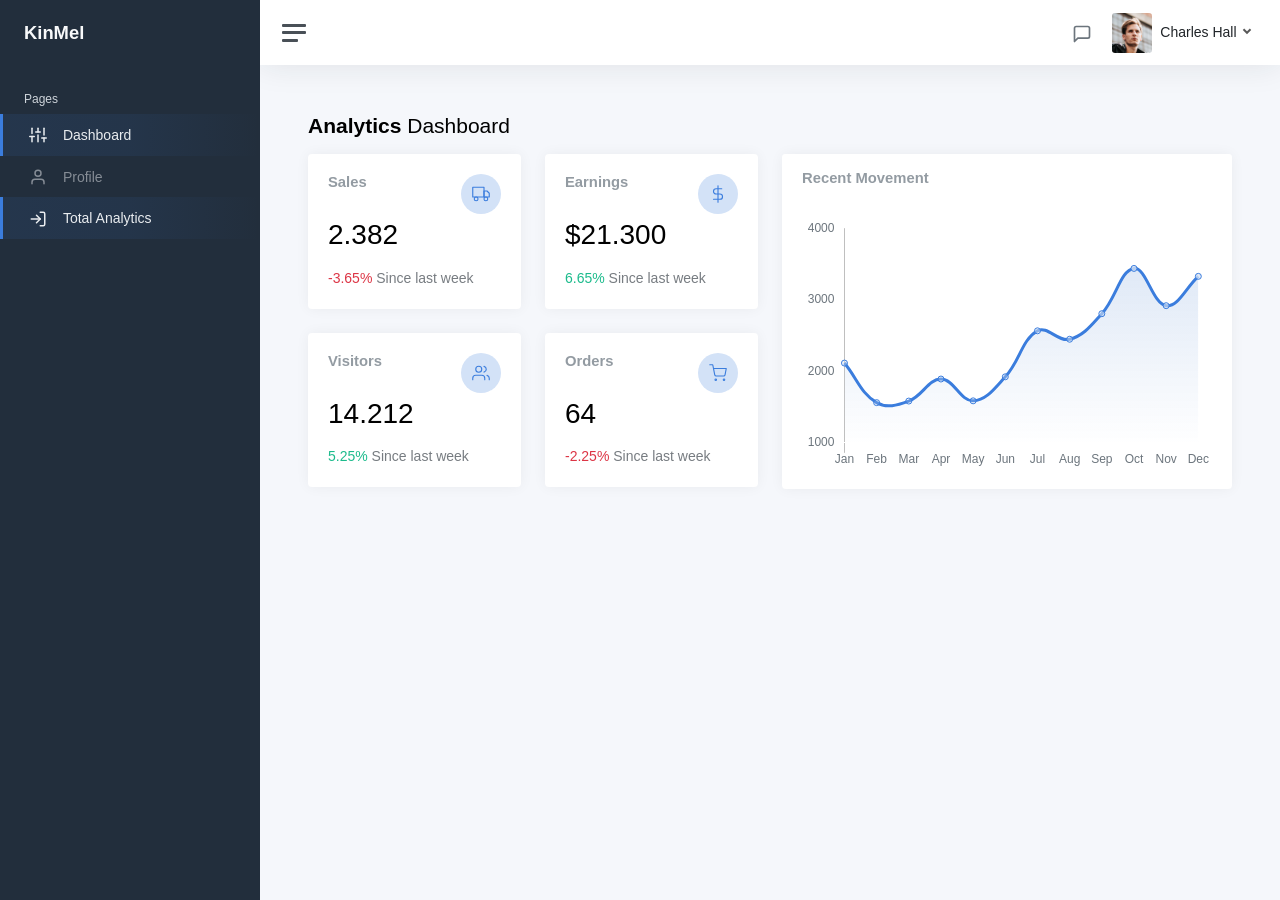
==== Admin.Frontend/index.html @ 6945a54b "admin dashboard signin page" ====
<!DOCTYPE html>
<html lang="en">

<head>
	<meta charset="utf-8">
	<meta http-equiv="X-UA-Compatible" content="IE=edge">
	<meta name="viewport" content="width=device-width, initial-scale=1, shrink-to-fit=no">

	<link rel="preconnect" href="https://fonts.gstatic.com">
	<link rel="shortcut icon" href="img/icons/KinMel.png" />
	<title>KinMel</title>

	<link href="css/app.css" rel="stylesheet">
</head>

<body>
	<div class="wrapper">
		<nav id="sidebar" class="sidebar js-sidebar">
			<div class="sidebar-content js-simplebar">
				<a class="sidebar-brand" href="index.html">
          <span class="align-middle">KinMel</span>
        </a>

				<ul class="sidebar-nav">
					<li class="sidebar-header">
						Pages
					</li>

					<li class="sidebar-item active">
						<a class="sidebar-link" href="index.html">
              <i class="align-middle" data-feather="sliders"></i> <span class="align-middle">Dashboard</span>
            </a>
					</li>

					<li class="sidebar-item">
						<a class="sidebar-link" href="pages-profile.html">
              <i class="align-middle" data-feather="user"></i> <span class="align-middle">Profile</span>
            </a>
					</li>

					<li class="sidebar-item active">
						<a class="sidebar-link" href="total-analytics.html">
              <i class="align-middle" data-feather="log-in"></i> <span class="align-middle">Total Analytics</span>
            </a>
					</li>

				</ul>
			</div>
		</nav>

		<div class="main">
			<nav class="navbar navbar-expand navbar-light navbar-bg">
				<a class="sidebar-toggle js-sidebar-toggle">
          <i class="hamburger align-self-center"></i>
        </a>

				<div class="navbar-collapse collapse">
					<ul class="navbar-nav navbar-align">
						<li class="nav-item dropdown">
							
							<div class="dropdown-menu dropdown-menu-lg dropdown-menu-end py-0" aria-labelledby="alertsDropdown">
								<div class="list-group">
									<a href="#" class="list-group-item">
										<div class="row g-0 align-items-center">
											<div class="col-2">
												<i class="text-danger" data-feather="alert-circle"></i>
											</div>
											<div class="col-10">
												<div class="text-dark">Update completed</div>
												<div class="text-muted small mt-1">Restart server 12 to complete the update.</div>
												<div class="text-muted small mt-1">30m ago</div>
											</div>
										</div>
									</a>
									<a href="#" class="list-group-item">
										<div class="row g-0 align-items-center">
											<div class="col-2">
												<i class="text-warning" data-feather="bell"></i>
											</div>
											<div class="col-10">
												<div class="text-dark">Lorem ipsum</div>
												<div class="text-muted small mt-1">Aliquam ex eros, imperdiet vulputate hendrerit et.</div>
												<div class="text-muted small mt-1">2h ago</div>
											</div>
										</div>
									</a>
									<a href="#" class="list-group-item">
										<div class="row g-0 align-items-center">
											<div class="col-2">
												<i class="text-primary" data-feather="home"></i>
											</div>
											<div class="col-10">
												<div class="text-dark">Login from 192.186.1.8</div>
												<div class="text-muted small mt-1">5h ago</div>
											</div>
										</div>
									</a>
									<a href="#" class="list-group-item">
										<div class="row g-0 align-items-center">
											<div class="col-2">
												<i class="text-success" data-feather="user-plus"></i>
											</div>
											<div class="col-10">
												<div class="text-dark">New connection</div>
												<div class="text-muted small mt-1">Christina accepted your request.</div>
												<div class="text-muted small mt-1">14h ago</div>
											</div>
										</div>
									</a>
								</div>
								<div class="dropdown-menu-footer">
									<a href="#" class="text-muted">Show all notifications</a>
								</div>
							</div>
						</li>
						<li class="nav-item dropdown">
							<a class="nav-icon dropdown-toggle" href="#" id="messagesDropdown" data-bs-toggle="dropdown">
								<div class="position-relative">
									<i class="align-middle" data-feather="message-square"></i>
								</div>
							</a>
							<div class="dropdown-menu dropdown-menu-lg dropdown-menu-end py-0" aria-labelledby="messagesDropdown">
								<div class="dropdown-menu-header">
									<div class="position-relative">
										4 New Messages
									</div>
								</div>
								<div class="list-group">
									<a href="#" class="list-group-item">
										<div class="row g-0 align-items-center">
											<div class="col-2">
												<img src="img/avatars/avatar-5.jpg" class="avatar img-fluid rounded-circle" alt="Vanessa Tucker">
											</div>
											<div class="col-10 ps-2">
												<div class="text-dark">Vanessa Tucker</div>
												<div class="text-muted small mt-1">Nam pretium turpis et arcu. Duis arcu tortor.</div>
												<div class="text-muted small mt-1">15m ago</div>
											</div>
										</div>
									</a>
									<a href="#" class="list-group-item">
										<div class="row g-0 align-items-center">
											<div class="col-2">
												<img src="img/avatars/avatar-2.jpg" class="avatar img-fluid rounded-circle" alt="William Harris">
											</div>
											<div class="col-10 ps-2">
												<div class="text-dark">William Harris</div>
												<div class="text-muted small mt-1">Curabitur ligula sapien euismod vitae.</div>
												<div class="text-muted small mt-1">2h ago</div>
											</div>
										</div>
									</a>
									<a href="#" class="list-group-item">
										<div class="row g-0 align-items-center">
											<div class="col-2">
												<img src="img/avatars/avatar-4.jpg" class="avatar img-fluid rounded-circle" alt="Christina Mason">
											</div>
											<div class="col-10 ps-2">
												<div class="text-dark">Christina Mason</div>
												<div class="text-muted small mt-1">Pellentesque auctor neque nec urna.</div>
												<div class="text-muted small mt-1">4h ago</div>
											</div>
										</div>
									</a>
									<a href="#" class="list-group-item">
										<div class="row g-0 align-items-center">
											<div class="col-2">
												<img src="img/avatars/avatar-3.jpg" class="avatar img-fluid rounded-circle" alt="Sharon Lessman">
											</div>
											<div class="col-10 ps-2">
												<div class="text-dark">Sharon Lessman</div>
												<div class="text-muted small mt-1">Aenean tellus metus, bibendum sed, posuere ac, mattis non.</div>
												<div class="text-muted small mt-1">5h ago</div>
											</div>
										</div>
									</a>
								</div>
								<div class="dropdown-menu-footer">
									<a href="#" class="text-muted">Show all messages</a>
								</div>
							</div>
						</li>
						<li class="nav-item dropdown">
							<a class="nav-icon dropdown-toggle d-inline-block d-sm-none" href="#" data-bs-toggle="dropdown">
                <i class="align-middle" data-feather="settings"></i>
              </a>

							<a class="nav-link dropdown-toggle d-none d-sm-inline-block" href="#" data-bs-toggle="dropdown">
                <img src="img/avatars/avatar.jpg" class="avatar img-fluid rounded me-1" alt="Charles Hall" /> <span class="text-dark">Charles Hall</span>
              </a>
							<div class="dropdown-menu dropdown-menu-end">
								<a class="dropdown-item" href="pages-profile.html"><i class="align-middle me-1" data-feather="user"></i> Profile</a>
								<a class="dropdown-item" href="#"><i class="align-middle me-1" data-feather="pie-chart"></i> Analytics</a>
								<div class="dropdown-divider"></div>
								<a class="dropdown-item" href="index.html"><i class="align-middle me-1" data-feather="settings"></i> Settings & Privacy</a>
								<a class="dropdown-item" href="#"><i class="align-middle me-1" data-feather="help-circle"></i> Help Center</a>
								<div class="dropdown-divider"></div>
								<a class="dropdown-item" href="#">Log out</a>
							</div>
						</li>
					</ul>
				</div>
			</nav>

			<main class="content">
				<div class="container-fluid p-0">

					<h1 class="h3 mb-3"><strong>Analytics</strong> Dashboard</h1>

					<div class="row">
						<div class="col-xl-6 col-xxl-5 d-flex">
							<div class="w-100">
								<div class="row">
									<div class="col-sm-6">
										<div class="card">
											<div class="card-body">
												<div class="row">
													<div class="col mt-0">
														<h5 class="card-title">Sales</h5>
													</div>

													<div class="col-auto">
														<div class="stat text-primary">
															<i class="align-middle" data-feather="truck"></i>
														</div>
													</div>
												</div>
												<h1 class="mt-1 mb-3">2.382</h1>
												<div class="mb-0">
													<span class="text-danger"> <i class="mdi mdi-arrow-bottom-right"></i> -3.65% </span>
													<span class="text-muted">Since last week</span>
												</div>
											</div>
										</div>
										<div class="card">
											<div class="card-body">
												<div class="row">
													<div class="col mt-0">
														<h5 class="card-title">Visitors</h5>
													</div>

													<div class="col-auto">
														<div class="stat text-primary">
															<i class="align-middle" data-feather="users"></i>
														</div>
													</div>
												</div>
												<h1 class="mt-1 mb-3">14.212</h1>
												<div class="mb-0">
													<span class="text-success"> <i class="mdi mdi-arrow-bottom-right"></i> 5.25% </span>
													<span class="text-muted">Since last week</span>
												</div>
											</div>
										</div>
									</div>
									<div class="col-sm-6">
										<div class="card">
											<div class="card-body">
												<div class="row">
													<div class="col mt-0">
														<h5 class="card-title">Earnings</h5>
													</div>

													<div class="col-auto">
														<div class="stat text-primary">
															<i class="align-middle" data-feather="dollar-sign"></i>
														</div>
													</div>
												</div>
												<h1 class="mt-1 mb-3">$21.300</h1>
												<div class="mb-0">
													<span class="text-success"> <i class="mdi mdi-arrow-bottom-right"></i> 6.65% </span>
													<span class="text-muted">Since last week</span>
												</div>
											</div>
										</div>
										<div class="card">
											<div class="card-body">
												<div class="row">
													<div class="col mt-0">
														<h5 class="card-title">Orders</h5>
													</div>

													<div class="col-auto">
														<div class="stat text-primary">
															<i class="align-middle" data-feather="shopping-cart"></i>
														</div>
													</div>
												</div>
												<h1 class="mt-1 mb-3">64</h1>
												<div class="mb-0">
													<span class="text-danger"> <i class="mdi mdi-arrow-bottom-right"></i> -2.25% </span>
													<span class="text-muted">Since last week</span>
												</div>
											</div>
										</div>
									</div>
								</div>
							</div>
						</div>

						<div class="col-xl-6 col-xxl-7">
							<div class="card flex-fill w-100">
								<div class="card-header">

									<h5 class="card-title mb-0">Recent Movement</h5>
								</div>
								<div class="card-body py-3">
									<div class="chart chart-sm">
										<canvas id="chartjs-dashboard-line"></canvas>
									</div>
								</div>
							</div>
						</div>
					</div>

				</div>
			</main>
		</div>
	</div>

	<script src="js/app.js"></script>

	<script>
		document.addEventListener("DOMContentLoaded", function() {
			var ctx = document.getElementById("chartjs-dashboard-line").getContext("2d");
			var gradient = ctx.createLinearGradient(0, 0, 0, 225);
			gradient.addColorStop(0, "rgba(215, 227, 244, 1)");
			gradient.addColorStop(1, "rgba(215, 227, 244, 0)");
			// Line chart
			new Chart(document.getElementById("chartjs-dashboard-line"), {
				type: "line",
				data: {
					labels: ["Jan", "Feb", "Mar", "Apr", "May", "Jun", "Jul", "Aug", "Sep", "Oct", "Nov", "Dec"],
					datasets: [{
						label: "Sales ($)",
						fill: true,
						backgroundColor: gradient,
						borderColor: window.theme.primary,
						data: [
							2115,
							1562,
							1584,
							1892,
							1587,
							1923,
							2566,
							2448,
							2805,
							3438,
							2917,
							3327
						]
					}]
				},
				options: {
					maintainAspectRatio: false,
					legend: {
						display: false
					},
					tooltips: {
						intersect: false
					},
					hover: {
						intersect: true
					},
					plugins: {
						filler: {
							propagate: false
						}
					},
					scales: {
						xAxes: [{
							reverse: true,
							gridLines: {
								color: "rgba(0,0,0,0.0)"
							}
						}],
						yAxes: [{
							ticks: {
								stepSize: 1000
							},
							display: true,
							borderDash: [3, 3],
							gridLines: {
								color: "rgba(0,0,0,0.0)"
							}
						}]
					}
				}
			});
		});
	</script>
	<script>
		document.addEventListener("DOMContentLoaded", function() {
			// Pie chart
			new Chart(document.getElementById("chartjs-dashboard-pie"), {
				type: "pie",
				data: {
					labels: ["Chrome", "Firefox", "IE"],
					datasets: [{
						data: [4306, 3801, 1689],
						backgroundColor: [
							window.theme.primary,
							window.theme.warning,
							window.theme.danger
						],
						borderWidth: 5
					}]
				},
				options: {
					responsive: !window.MSInputMethodContext,
					maintainAspectRatio: false,
					legend: {
						display: false
					},
					cutoutPercentage: 75
				}
			});
		});
	</script>
	<script>
		document.addEventListener("DOMContentLoaded", function() {
			// Bar chart
			new Chart(document.getElementById("chartjs-dashboard-bar"), {
				type: "bar",
				data: {
					labels: ["Jan", "Feb", "Mar", "Apr", "May", "Jun", "Jul", "Aug", "Sep", "Oct", "Nov", "Dec"],
					datasets: [{
						label: "This year",
						backgroundColor: window.theme.primary,
						borderColor: window.theme.primary,
						hoverBackgroundColor: window.theme.primary,
						hoverBorderColor: window.theme.primary,
						data: [54, 67, 41, 55, 62, 45, 55, 73, 60, 76, 48, 79],
						barPercentage: .75,
						categoryPercentage: .5
					}]
				},
				options: {
					maintainAspectRatio: false,
					legend: {
						display: false
					},
					scales: {
						yAxes: [{
							gridLines: {
								display: false
							},
							stacked: false,
							ticks: {
								stepSize: 20
							}
						}],
						xAxes: [{
							stacked: false,
							gridLines: {
								color: "transparent"
							}
						}]
					}
				}
			});
		});
	</script>
	<script>
		document.addEventListener("DOMContentLoaded", function() {
			var markers = [{
					coords: [31.230391, 121.473701],
					name: "Shanghai"
				},
				{
					coords: [28.704060, 77.102493],
					name: "Delhi"
				},
				{
					coords: [6.524379, 3.379206],
					name: "Lagos"
				},
				{
					coords: [35.689487, 139.691711],
					name: "Tokyo"
				},
				{
					coords: [23.129110, 113.264381],
					name: "Guangzhou"
				},
				{
					coords: [40.7127837, -74.0059413],
					name: "New York"
				},
				{
					coords: [34.052235, -118.243683],
					name: "Los Angeles"
				},
				{
					coords: [41.878113, -87.629799],
					name: "Chicago"
				},
				{
					coords: [51.507351, -0.127758],
					name: "London"
				},
				{
					coords: [40.416775, -3.703790],
					name: "Madrid "
				}
			];
			var map = new jsVectorMap({
				map: "world",
				selector: "#world_map",
				zoomButtons: true,
				markers: markers,
				markerStyle: {
					initial: {
						r: 9,
						strokeWidth: 7,
						stokeOpacity: .4,
						fill: window.theme.primary
					},
					hover: {
						fill: window.theme.primary,
						stroke: window.theme.primary
					}
				},
				zoomOnScroll: false
			});
			window.addEventListener("resize", () => {
				map.updateSize();
			});
		});
	</script>
	<script>
		document.addEventListener("DOMContentLoaded", function() {
			var date = new Date(Date.now() - 5 * 24 * 60 * 60 * 1000);
			var defaultDate = date.getUTCFullYear() + "-" + (date.getUTCMonth() + 1) + "-" + date.getUTCDate();
			document.getElementById("datetimepicker-dashboard").flatpickr({
				inline: true,
				prevArrow: "<span title=\"Previous month\">&laquo;</span>",
				nextArrow: "<span title=\"Next month\">&raquo;</span>",
				defaultDate: defaultDate
			});
		});
	</script>

</body>

</html>
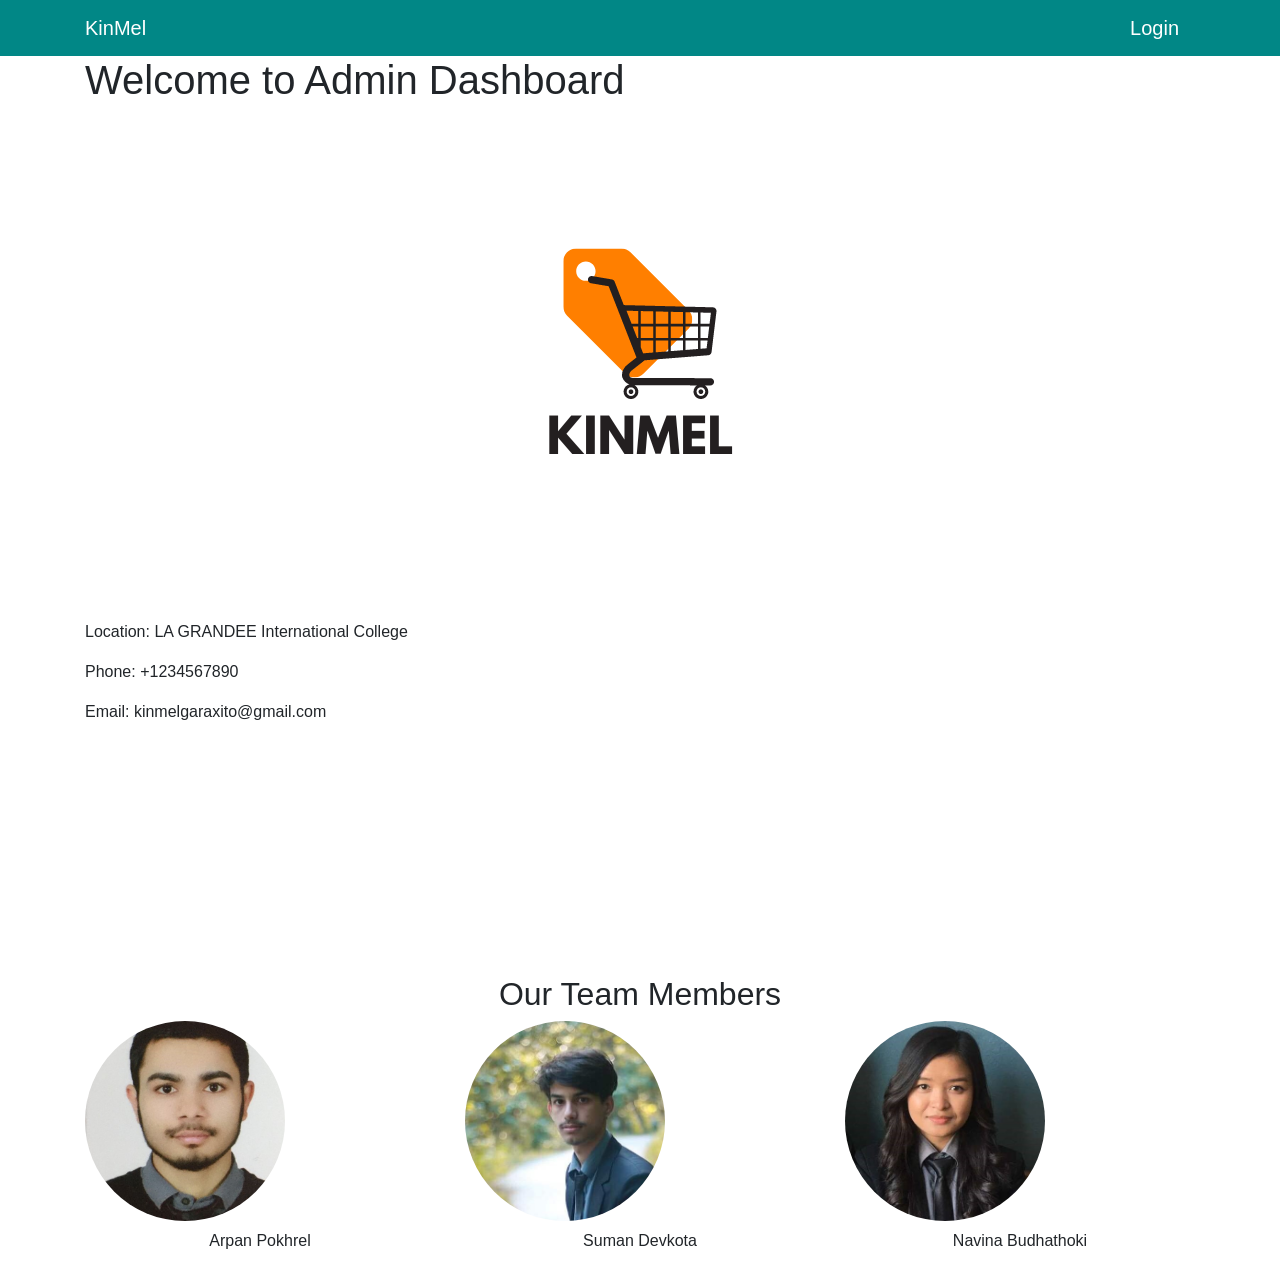
==== commit 13084154: "added index page for admin website" ====
--- a/Admin.Frontend/index.html
+++ b/Admin.Frontend/index.html
@@ -1,548 +1,91 @@
 <!DOCTYPE html>
 <html lang="en">
+<head>
+    <meta charset="UTF-8">
+    <meta name="viewport" content="width=device-width, initial-scale=1.0">
+    <title>Admin Website</title>
+    <link rel="stylesheet" href="https://stackpath.bootstrapcdn.com/bootstrap/4.5.2/css/bootstrap.min.css">
+    <link rel="stylesheet" href="styles.css">
+</head>
+<body>
+    
+    <header class="header custom-header">
+        <nav class="navbar navbar-expand-lg">
+            <div class="container">
+                <a class="navbar-brand  navbar-light" href="#">KinMel</a>
+                <button class="navbar-toggler" type="button" data-toggle="collapse" data-target="#navbarNav" aria-controls="navbarNav" aria-expanded="false" aria-label="Toggle navigation">
+                    <span class="navbar-toggler-icon"></span>
+                </button>
+                <div class="collapse navbar-collapse justify-content-end" id="navbarNav">
+                    <ul class="navbar-nav">
+                        <li class="nav-item">
+                            <a class="navbar-brand  navbar-light" href="signin.html">Login</a>
+                        </li>
+                    </ul>
+                </div>
+            </div>
+        </nav>
+    </header>
+    
+    
 
-<head>
-	<meta charset="utf-8">
-	<meta http-equiv="X-UA-Compatible" content="IE=edge">
-	<meta name="viewport" content="width=device-width, initial-scale=1, shrink-to-fit=no">
+    <div class="content">
+        <div class="container">
+            <h1>Welcome to Admin Dashboard</h1>
+            <img src="img/icons/KinMel.png" alt="KinMel" class="img-fluid mt-3" style="display: block; margin: 0 auto;">
+        </div>
+    </div>
 
-	<link rel="preconnect" href="https://fonts.gstatic.com">
-	<link rel="shortcut icon" href="img/icons/KinMel.png" />
-	<title>KinMel</title>
+    <footer class="footer">
+        <div class="container">
+            <div class="row">
+                <div class="col-md-6">
+                    <p>Location: LA GRANDEE International College</p>
+                    <p>Phone: +1234567890</p>
+                    <p>Email: kinmelgaraxito@gmail.com</p>
+                </div>
+                <div class="col-md-6">
+                    <iframe src="https://www.google.com/maps/embed?pb=!1m18!1m12!1m3!1d3516.023058900712!2d83.97371577518801!3d28.206612003295195!2m3!1f0!2f0!3f0!3m2!1i1024!2i768!4f13.1!3m3!1m2!1s0x399595aa38889db1%3A0xf35a851e0c6a4f34!2sLA%20GRANDEE%20International%20College!5e0!3m2!1sen!2snp!4v1716457419381!5m2!1sen!2snp" width="100%" height="300" style="border:0;" allowfullscreen="" loading="lazy" referrerpolicy="no-referrer-when-downgrade"></iframe>
+                </div>                
+            </div>
+        </div>
+    
+        <style>
+            .team-member-img {
+                width: 200px;
+                height: 200px;
+                object-fit: cover;
+                border-radius: 50%;
+            }
+        </style>
+        
+        <div class="container mt-5 mx-auto">
+            <h2 class="text-center">Our Team Members</h2>
+            <div class="row justify-content-center">
+                <div class="col-md-4">
+                    <img src="img/photos/arpan.jpg" alt="Team Member 1" class="team-member-img">
+                    <p class="mt-2 text-center">Arpan Pokhrel</p>
+                </div>
+                <div class="col-md-4">
+                    <img src="img/photos/suman.jpeg" alt="Team Member 2" class="team-member-img">
+                    <p class="mt-2 text-center">Suman Devkota</p>
+                </div>
+                <div class="col-md-4">
+                    <img src="img/photos/navinaa.jpeg" alt="Team Member 3" class="team-member-img">
+                    <p class="mt-2 text-center">Navina Budhathoki</p>
+                </div>
+            </div>
+        </div>
+        
+        
+        
+        
+    </footer>
+    
 
-	<link href="css/app.css" rel="stylesheet">
-</head>
-
-<body>
-	<div class="wrapper">
-		<nav id="sidebar" class="sidebar js-sidebar">
-			<div class="sidebar-content js-simplebar">
-				<a class="sidebar-brand" href="index.html">
-          <span class="align-middle">KinMel</span>
-        </a>
-
-				<ul class="sidebar-nav">
-					<li class="sidebar-header">
-						Pages
-					</li>
-
-					<li class="sidebar-item active">
-						<a class="sidebar-link" href="index.html">
-              <i class="align-middle" data-feather="sliders"></i> <span class="align-middle">Dashboard</span>
-            </a>
-					</li>
-
-					<li class="sidebar-item">
-						<a class="sidebar-link" href="pages-profile.html">
-              <i class="align-middle" data-feather="user"></i> <span class="align-middle">Profile</span>
-            </a>
-					</li>
-
-					<li class="sidebar-item active">
-						<a class="sidebar-link" href="total-analytics.html">
-              <i class="align-middle" data-feather="log-in"></i> <span class="align-middle">Total Analytics</span>
-            </a>
-					</li>
-
-				</ul>
-			</div>
-		</nav>
-
-		<div class="main">
-			<nav class="navbar navbar-expand navbar-light navbar-bg">
-				<a class="sidebar-toggle js-sidebar-toggle">
-          <i class="hamburger align-self-center"></i>
-        </a>
-
-				<div class="navbar-collapse collapse">
-					<ul class="navbar-nav navbar-align">
-						<li class="nav-item dropdown">
-							
-							<div class="dropdown-menu dropdown-menu-lg dropdown-menu-end py-0" aria-labelledby="alertsDropdown">
-								<div class="list-group">
-									<a href="#" class="list-group-item">
-										<div class="row g-0 align-items-center">
-											<div class="col-2">
-												<i class="text-danger" data-feather="alert-circle"></i>
-											</div>
-											<div class="col-10">
-												<div class="text-dark">Update completed</div>
-												<div class="text-muted small mt-1">Restart server 12 to complete the update.</div>
-												<div class="text-muted small mt-1">30m ago</div>
-											</div>
-										</div>
-									</a>
-									<a href="#" class="list-group-item">
-										<div class="row g-0 align-items-center">
-											<div class="col-2">
-												<i class="text-warning" data-feather="bell"></i>
-											</div>
-											<div class="col-10">
-												<div class="text-dark">Lorem ipsum</div>
-												<div class="text-muted small mt-1">Aliquam ex eros, imperdiet vulputate hendrerit et.</div>
-												<div class="text-muted small mt-1">2h ago</div>
-											</div>
-										</div>
-									</a>
-									<a href="#" class="list-group-item">
-										<div class="row g-0 align-items-center">
-											<div class="col-2">
-												<i class="text-primary" data-feather="home"></i>
-											</div>
-											<div class="col-10">
-												<div class="text-dark">Login from 192.186.1.8</div>
-												<div class="text-muted small mt-1">5h ago</div>
-											</div>
-										</div>
-									</a>
-									<a href="#" class="list-group-item">
-										<div class="row g-0 align-items-center">
-											<div class="col-2">
-												<i class="text-success" data-feather="user-plus"></i>
-											</div>
-											<div class="col-10">
-												<div class="text-dark">New connection</div>
-												<div class="text-muted small mt-1">Christina accepted your request.</div>
-												<div class="text-muted small mt-1">14h ago</div>
-											</div>
-										</div>
-									</a>
-								</div>
-								<div class="dropdown-menu-footer">
-									<a href="#" class="text-muted">Show all notifications</a>
-								</div>
-							</div>
-						</li>
-						<li class="nav-item dropdown">
-							<a class="nav-icon dropdown-toggle" href="#" id="messagesDropdown" data-bs-toggle="dropdown">
-								<div class="position-relative">
-									<i class="align-middle" data-feather="message-square"></i>
-								</div>
-							</a>
-							<div class="dropdown-menu dropdown-menu-lg dropdown-menu-end py-0" aria-labelledby="messagesDropdown">
-								<div class="dropdown-menu-header">
-									<div class="position-relative">
-										4 New Messages
-									</div>
-								</div>
-								<div class="list-group">
-									<a href="#" class="list-group-item">
-										<div class="row g-0 align-items-center">
-											<div class="col-2">
-												<img src="img/avatars/avatar-5.jpg" class="avatar img-fluid rounded-circle" alt="Vanessa Tucker">
-											</div>
-											<div class="col-10 ps-2">
-												<div class="text-dark">Vanessa Tucker</div>
-												<div class="text-muted small mt-1">Nam pretium turpis et arcu. Duis arcu tortor.</div>
-												<div class="text-muted small mt-1">15m ago</div>
-											</div>
-										</div>
-									</a>
-									<a href="#" class="list-group-item">
-										<div class="row g-0 align-items-center">
-											<div class="col-2">
-												<img src="img/avatars/avatar-2.jpg" class="avatar img-fluid rounded-circle" alt="William Harris">
-											</div>
-											<div class="col-10 ps-2">
-												<div class="text-dark">William Harris</div>
-												<div class="text-muted small mt-1">Curabitur ligula sapien euismod vitae.</div>
-												<div class="text-muted small mt-1">2h ago</div>
-											</div>
-										</div>
-									</a>
-									<a href="#" class="list-group-item">
-										<div class="row g-0 align-items-center">
-											<div class="col-2">
-												<img src="img/avatars/avatar-4.jpg" class="avatar img-fluid rounded-circle" alt="Christina Mason">
-											</div>
-											<div class="col-10 ps-2">
-												<div class="text-dark">Christina Mason</div>
-												<div class="text-muted small mt-1">Pellentesque auctor neque nec urna.</div>
-												<div class="text-muted small mt-1">4h ago</div>
-											</div>
-										</div>
-									</a>
-									<a href="#" class="list-group-item">
-										<div class="row g-0 align-items-center">
-											<div class="col-2">
-												<img src="img/avatars/avatar-3.jpg" class="avatar img-fluid rounded-circle" alt="Sharon Lessman">
-											</div>
-											<div class="col-10 ps-2">
-												<div class="text-dark">Sharon Lessman</div>
-												<div class="text-muted small mt-1">Aenean tellus metus, bibendum sed, posuere ac, mattis non.</div>
-												<div class="text-muted small mt-1">5h ago</div>
-											</div>
-										</div>
-									</a>
-								</div>
-								<div class="dropdown-menu-footer">
-									<a href="#" class="text-muted">Show all messages</a>
-								</div>
-							</div>
-						</li>
-						<li class="nav-item dropdown">
-							<a class="nav-icon dropdown-toggle d-inline-block d-sm-none" href="#" data-bs-toggle="dropdown">
-                <i class="align-middle" data-feather="settings"></i>
-              </a>
-
-							<a class="nav-link dropdown-toggle d-none d-sm-inline-block" href="#" data-bs-toggle="dropdown">
-                <img src="img/avatars/avatar.jpg" class="avatar img-fluid rounded me-1" alt="Charles Hall" /> <span class="text-dark">Charles Hall</span>
-              </a>
-							<div class="dropdown-menu dropdown-menu-end">
-								<a class="dropdown-item" href="pages-profile.html"><i class="align-middle me-1" data-feather="user"></i> Profile</a>
-								<a class="dropdown-item" href="#"><i class="align-middle me-1" data-feather="pie-chart"></i> Analytics</a>
-								<div class="dropdown-divider"></div>
-								<a class="dropdown-item" href="index.html"><i class="align-middle me-1" data-feather="settings"></i> Settings & Privacy</a>
-								<a class="dropdown-item" href="#"><i class="align-middle me-1" data-feather="help-circle"></i> Help Center</a>
-								<div class="dropdown-divider"></div>
-								<a class="dropdown-item" href="#">Log out</a>
-							</div>
-						</li>
-					</ul>
-				</div>
-			</nav>
-
-			<main class="content">
-				<div class="container-fluid p-0">
-
-					<h1 class="h3 mb-3"><strong>Analytics</strong> Dashboard</h1>
-
-					<div class="row">
-						<div class="col-xl-6 col-xxl-5 d-flex">
-							<div class="w-100">
-								<div class="row">
-									<div class="col-sm-6">
-										<div class="card">
-											<div class="card-body">
-												<div class="row">
-													<div class="col mt-0">
-														<h5 class="card-title">Sales</h5>
-													</div>
-
-													<div class="col-auto">
-														<div class="stat text-primary">
-															<i class="align-middle" data-feather="truck"></i>
-														</div>
-													</div>
-												</div>
-												<h1 class="mt-1 mb-3">2.382</h1>
-												<div class="mb-0">
-													<span class="text-danger"> <i class="mdi mdi-arrow-bottom-right"></i> -3.65% </span>
-													<span class="text-muted">Since last week</span>
-												</div>
-											</div>
-										</div>
-										<div class="card">
-											<div class="card-body">
-												<div class="row">
-													<div class="col mt-0">
-														<h5 class="card-title">Visitors</h5>
-													</div>
-
-													<div class="col-auto">
-														<div class="stat text-primary">
-															<i class="align-middle" data-feather="users"></i>
-														</div>
-													</div>
-												</div>
-												<h1 class="mt-1 mb-3">14.212</h1>
-												<div class="mb-0">
-													<span class="text-success"> <i class="mdi mdi-arrow-bottom-right"></i> 5.25% </span>
-													<span class="text-muted">Since last week</span>
-												</div>
-											</div>
-										</div>
-									</div>
-									<div class="col-sm-6">
-										<div class="card">
-											<div class="card-body">
-												<div class="row">
-													<div class="col mt-0">
-														<h5 class="card-title">Earnings</h5>
-													</div>
-
-													<div class="col-auto">
-														<div class="stat text-primary">
-															<i class="align-middle" data-feather="dollar-sign"></i>
-														</div>
-													</div>
-												</div>
-												<h1 class="mt-1 mb-3">$21.300</h1>
-												<div class="mb-0">
-													<span class="text-success"> <i class="mdi mdi-arrow-bottom-right"></i> 6.65% </span>
-													<span class="text-muted">Since last week</span>
-												</div>
-											</div>
-										</div>
-										<div class="card">
-											<div class="card-body">
-												<div class="row">
-													<div class="col mt-0">
-														<h5 class="card-title">Orders</h5>
-													</div>
-
-													<div class="col-auto">
-														<div class="stat text-primary">
-															<i class="align-middle" data-feather="shopping-cart"></i>
-														</div>
-													</div>
-												</div>
-												<h1 class="mt-1 mb-3">64</h1>
-												<div class="mb-0">
-													<span class="text-danger"> <i class="mdi mdi-arrow-bottom-right"></i> -2.25% </span>
-													<span class="text-muted">Since last week</span>
-												</div>
-											</div>
-										</div>
-									</div>
-								</div>
-							</div>
-						</div>
-
-						<div class="col-xl-6 col-xxl-7">
-							<div class="card flex-fill w-100">
-								<div class="card-header">
-
-									<h5 class="card-title mb-0">Recent Movement</h5>
-								</div>
-								<div class="card-body py-3">
-									<div class="chart chart-sm">
-										<canvas id="chartjs-dashboard-line"></canvas>
-									</div>
-								</div>
-							</div>
-						</div>
-					</div>
-
-				</div>
-			</main>
-		</div>
-	</div>
-
-	<script src="js/app.js"></script>
-
-	<script>
-		document.addEventListener("DOMContentLoaded", function() {
-			var ctx = document.getElementById("chartjs-dashboard-line").getContext("2d");
-			var gradient = ctx.createLinearGradient(0, 0, 0, 225);
-			gradient.addColorStop(0, "rgba(215, 227, 244, 1)");
-			gradient.addColorStop(1, "rgba(215, 227, 244, 0)");
-			// Line chart
-			new Chart(document.getElementById("chartjs-dashboard-line"), {
-				type: "line",
-				data: {
-					labels: ["Jan", "Feb", "Mar", "Apr", "May", "Jun", "Jul", "Aug", "Sep", "Oct", "Nov", "Dec"],
-					datasets: [{
-						label: "Sales ($)",
-						fill: true,
-						backgroundColor: gradient,
-						borderColor: window.theme.primary,
-						data: [
-							2115,
-							1562,
-							1584,
-							1892,
-							1587,
-							1923,
-							2566,
-							2448,
-							2805,
-							3438,
-							2917,
-							3327
-						]
-					}]
-				},
-				options: {
-					maintainAspectRatio: false,
-					legend: {
-						display: false
-					},
-					tooltips: {
-						intersect: false
-					},
-					hover: {
-						intersect: true
-					},
-					plugins: {
-						filler: {
-							propagate: false
-						}
-					},
-					scales: {
-						xAxes: [{
-							reverse: true,
-							gridLines: {
-								color: "rgba(0,0,0,0.0)"
-							}
-						}],
-						yAxes: [{
-							ticks: {
-								stepSize: 1000
-							},
-							display: true,
-							borderDash: [3, 3],
-							gridLines: {
-								color: "rgba(0,0,0,0.0)"
-							}
-						}]
-					}
-				}
-			});
-		});
-	</script>
-	<script>
-		document.addEventListener("DOMContentLoaded", function() {
-			// Pie chart
-			new Chart(document.getElementById("chartjs-dashboard-pie"), {
-				type: "pie",
-				data: {
-					labels: ["Chrome", "Firefox", "IE"],
-					datasets: [{
-						data: [4306, 3801, 1689],
-						backgroundColor: [
-							window.theme.primary,
-							window.theme.warning,
-							window.theme.danger
-						],
-						borderWidth: 5
-					}]
-				},
-				options: {
-					responsive: !window.MSInputMethodContext,
-					maintainAspectRatio: false,
-					legend: {
-						display: false
-					},
-					cutoutPercentage: 75
-				}
-			});
-		});
-	</script>
-	<script>
-		document.addEventListener("DOMContentLoaded", function() {
-			// Bar chart
-			new Chart(document.getElementById("chartjs-dashboard-bar"), {
-				type: "bar",
-				data: {
-					labels: ["Jan", "Feb", "Mar", "Apr", "May", "Jun", "Jul", "Aug", "Sep", "Oct", "Nov", "Dec"],
-					datasets: [{
-						label: "This year",
-						backgroundColor: window.theme.primary,
-						borderColor: window.theme.primary,
-						hoverBackgroundColor: window.theme.primary,
-						hoverBorderColor: window.theme.primary,
-						data: [54, 67, 41, 55, 62, 45, 55, 73, 60, 76, 48, 79],
-						barPercentage: .75,
-						categoryPercentage: .5
-					}]
-				},
-				options: {
-					maintainAspectRatio: false,
-					legend: {
-						display: false
-					},
-					scales: {
-						yAxes: [{
-							gridLines: {
-								display: false
-							},
-							stacked: false,
-							ticks: {
-								stepSize: 20
-							}
-						}],
-						xAxes: [{
-							stacked: false,
-							gridLines: {
-								color: "transparent"
-							}
-						}]
-					}
-				}
-			});
-		});
-	</script>
-	<script>
-		document.addEventListener("DOMContentLoaded", function() {
-			var markers = [{
-					coords: [31.230391, 121.473701],
-					name: "Shanghai"
-				},
-				{
-					coords: [28.704060, 77.102493],
-					name: "Delhi"
-				},
-				{
-					coords: [6.524379, 3.379206],
-					name: "Lagos"
-				},
-				{
-					coords: [35.689487, 139.691711],
-					name: "Tokyo"
-				},
-				{
-					coords: [23.129110, 113.264381],
-					name: "Guangzhou"
-				},
-				{
-					coords: [40.7127837, -74.0059413],
-					name: "New York"
-				},
-				{
-					coords: [34.052235, -118.243683],
-					name: "Los Angeles"
-				},
-				{
-					coords: [41.878113, -87.629799],
-					name: "Chicago"
-				},
-				{
-					coords: [51.507351, -0.127758],
-					name: "London"
-				},
-				{
-					coords: [40.416775, -3.703790],
-					name: "Madrid "
-				}
-			];
-			var map = new jsVectorMap({
-				map: "world",
-				selector: "#world_map",
-				zoomButtons: true,
-				markers: markers,
-				markerStyle: {
-					initial: {
-						r: 9,
-						strokeWidth: 7,
-						stokeOpacity: .4,
-						fill: window.theme.primary
-					},
-					hover: {
-						fill: window.theme.primary,
-						stroke: window.theme.primary
-					}
-				},
-				zoomOnScroll: false
-			});
-			window.addEventListener("resize", () => {
-				map.updateSize();
-			});
-		});
-	</script>
-	<script>
-		document.addEventListener("DOMContentLoaded", function() {
-			var date = new Date(Date.now() - 5 * 24 * 60 * 60 * 1000);
-			var defaultDate = date.getUTCFullYear() + "-" + (date.getUTCMonth() + 1) + "-" + date.getUTCDate();
-			document.getElementById("datetimepicker-dashboard").flatpickr({
-				inline: true,
-				prevArrow: "<span title=\"Previous month\">&laquo;</span>",
-				nextArrow: "<span title=\"Next month\">&raquo;</span>",
-				defaultDate: defaultDate
-			});
-		});
-	</script>
-
+    <!-- JavaScript -->
+    <script src="https://code.jquery.com/jquery-3.5.1.slim.min.js"></script>
+    <script src="https://cdn.jsdelivr.net/npm/@popperjs/core@2.5.4/dist/umd/popper.min.js"></script>
+    <script src="https://stackpath.bootstrapcdn.com/bootstrap/4.5.2/js/bootstrap.min.js"></script>
 </body>
-
-</html>+</html>
--- a/Admin.Frontend/styles.css
+++ b/Admin.Frontend/styles.css
@@ -0,0 +1,7 @@
+.header {
+    background-color: #018786 !important;
+}
+
+.navbar-brand.navbar-light {
+    color: white !important;
+}
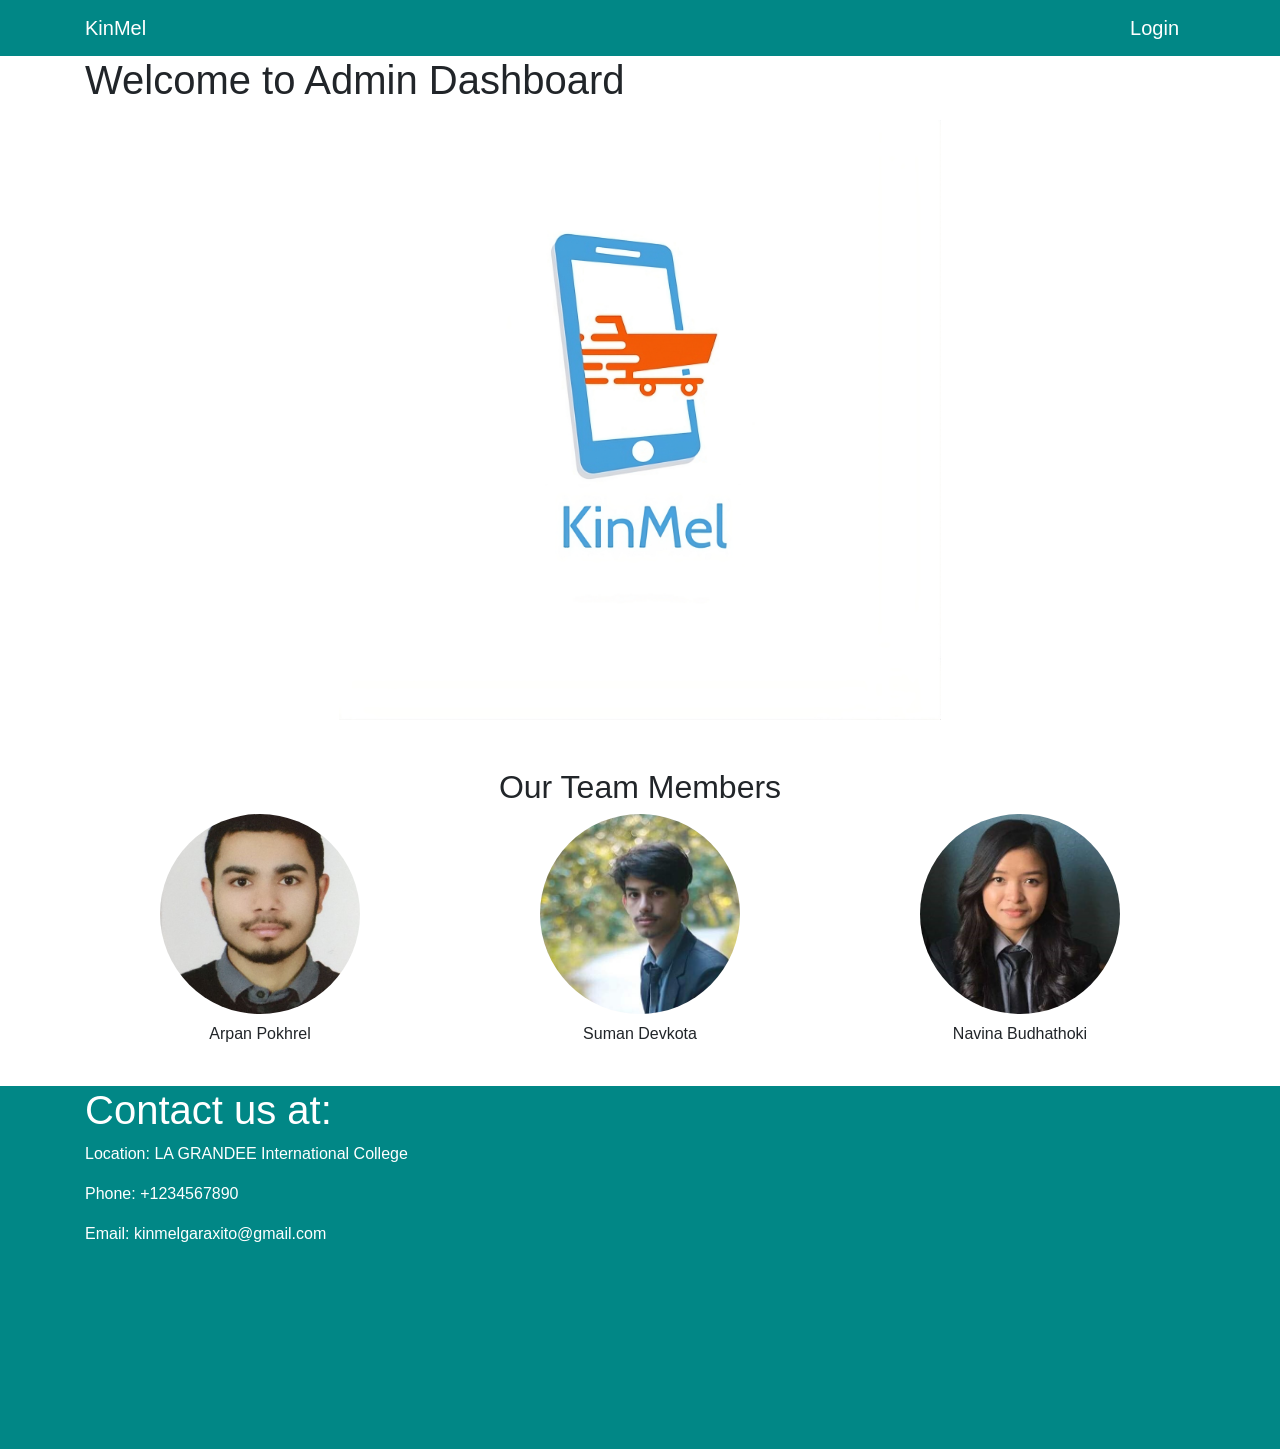
==== commit 6b6230c7: "few changes in admin website frontend" ====
--- a/Admin.Frontend/index.html
+++ b/Admin.Frontend/index.html
@@ -32,24 +32,9 @@
     <div class="content">
         <div class="container">
             <h1>Welcome to Admin Dashboard</h1>
-            <img src="img/icons/KinMel.png" alt="KinMel" class="img-fluid mt-3" style="display: block; margin: 0 auto;">
+            <img src="img/icons/KinMel.png" alt="KinMel" class="img-fluid mt-3" style="display: block; margin: 0 auto; max-height: 600px;">
         </div>
-    </div>
-
-    <footer class="footer">
-        <div class="container">
-            <div class="row">
-                <div class="col-md-6">
-                    <p>Location: LA GRANDEE International College</p>
-                    <p>Phone: +1234567890</p>
-                    <p>Email: kinmelgaraxito@gmail.com</p>
-                </div>
-                <div class="col-md-6">
-                    <iframe src="https://www.google.com/maps/embed?pb=!1m18!1m12!1m3!1d3516.023058900712!2d83.97371577518801!3d28.206612003295195!2m3!1f0!2f0!3f0!3m2!1i1024!2i768!4f13.1!3m3!1m2!1s0x399595aa38889db1%3A0xf35a851e0c6a4f34!2sLA%20GRANDEE%20International%20College!5e0!3m2!1sen!2snp!4v1716457419381!5m2!1sen!2snp" width="100%" height="300" style="border:0;" allowfullscreen="" loading="lazy" referrerpolicy="no-referrer-when-downgrade"></iframe>
-                </div>                
-            </div>
-        </div>
-    
+        
         <style>
             .team-member-img {
                 width: 200px;
@@ -63,19 +48,45 @@
             <h2 class="text-center">Our Team Members</h2>
             <div class="row justify-content-center">
                 <div class="col-md-4">
-                    <img src="img/photos/arpan.jpg" alt="Team Member 1" class="team-member-img">
-                    <p class="mt-2 text-center">Arpan Pokhrel</p>
+                    <div class="d-flex flex-column justify-content-center align-items-center">
+                        <img src="img/photos/arpan.jpg" alt="Team Member 1" class="team-member-img">
+                        <p class="mt-2 text-center">Arpan Pokhrel</p>
+                    </div>
                 </div>
                 <div class="col-md-4">
-                    <img src="img/photos/suman.jpeg" alt="Team Member 2" class="team-member-img">
-                    <p class="mt-2 text-center">Suman Devkota</p>
+                    <div class="d-flex flex-column justify-content-center align-items-center">
+                        <img src="img/photos/suman.jpeg" alt="Team Member 1" class="team-member-img">
+                        <p class="mt-2 text-center">Suman Devkota</p>
+                    </div>
                 </div>
                 <div class="col-md-4">
-                    <img src="img/photos/navinaa.jpeg" alt="Team Member 3" class="team-member-img">
-                    <p class="mt-2 text-center">Navina Budhathoki</p>
+                    <div class="d-flex flex-column justify-content-center align-items-center">
+                        <img src="img/photos/navinaa.jpeg" alt="Team Member 1" class="team-member-img">
+                        <p class="mt-2 text-center">Navina Budhathoki</p>
+                    </div>
                 </div>
             </div>
         </div>
+    </div>
+    &nbsp;
+    &nbsp;
+    &nbsp;
+    <footer class="footer">
+        <div class="container">
+            <h1>Contact us at:</h1>
+            <div class="row">
+                <div class="col-md-6">
+                    <p>Location: LA GRANDEE International College</p>
+                    <p>Phone: +1234567890</p>
+                    <p>Email: kinmelgaraxito@gmail.com</p>
+                </div>
+                <div class="col-md-6">
+                    <iframe src="https://www.google.com/maps/embed?pb=!1m18!1m12!1m3!1d3516.023058900712!2d83.97371577518801!3d28.206612003295195!2m3!1f0!2f0!3f0!3m2!1i1024!2i768!4f13.1!3m3!1m2!1s0x399595aa38889db1%3A0xf35a851e0c6a4f34!2sLA%20GRANDEE%20International%20College!5e0!3m2!1sen!2snp!4v1716457419381!5m2!1sen!2snp" width="100%" height="300" style="border:0;" allowfullscreen="" loading="lazy" referrerpolicy="no-referrer-when-downgrade"></iframe>
+                </div>                
+            </div>
+        </div>
+    
+        
         
         
         
--- a/Admin.Frontend/styles.css
+++ b/Admin.Frontend/styles.css
@@ -4,4 +4,8 @@
 
 .navbar-brand.navbar-light {
     color: white !important;
+}
+.footer {
+    background-color: #018786 !important;
+    color: white !important;
 }
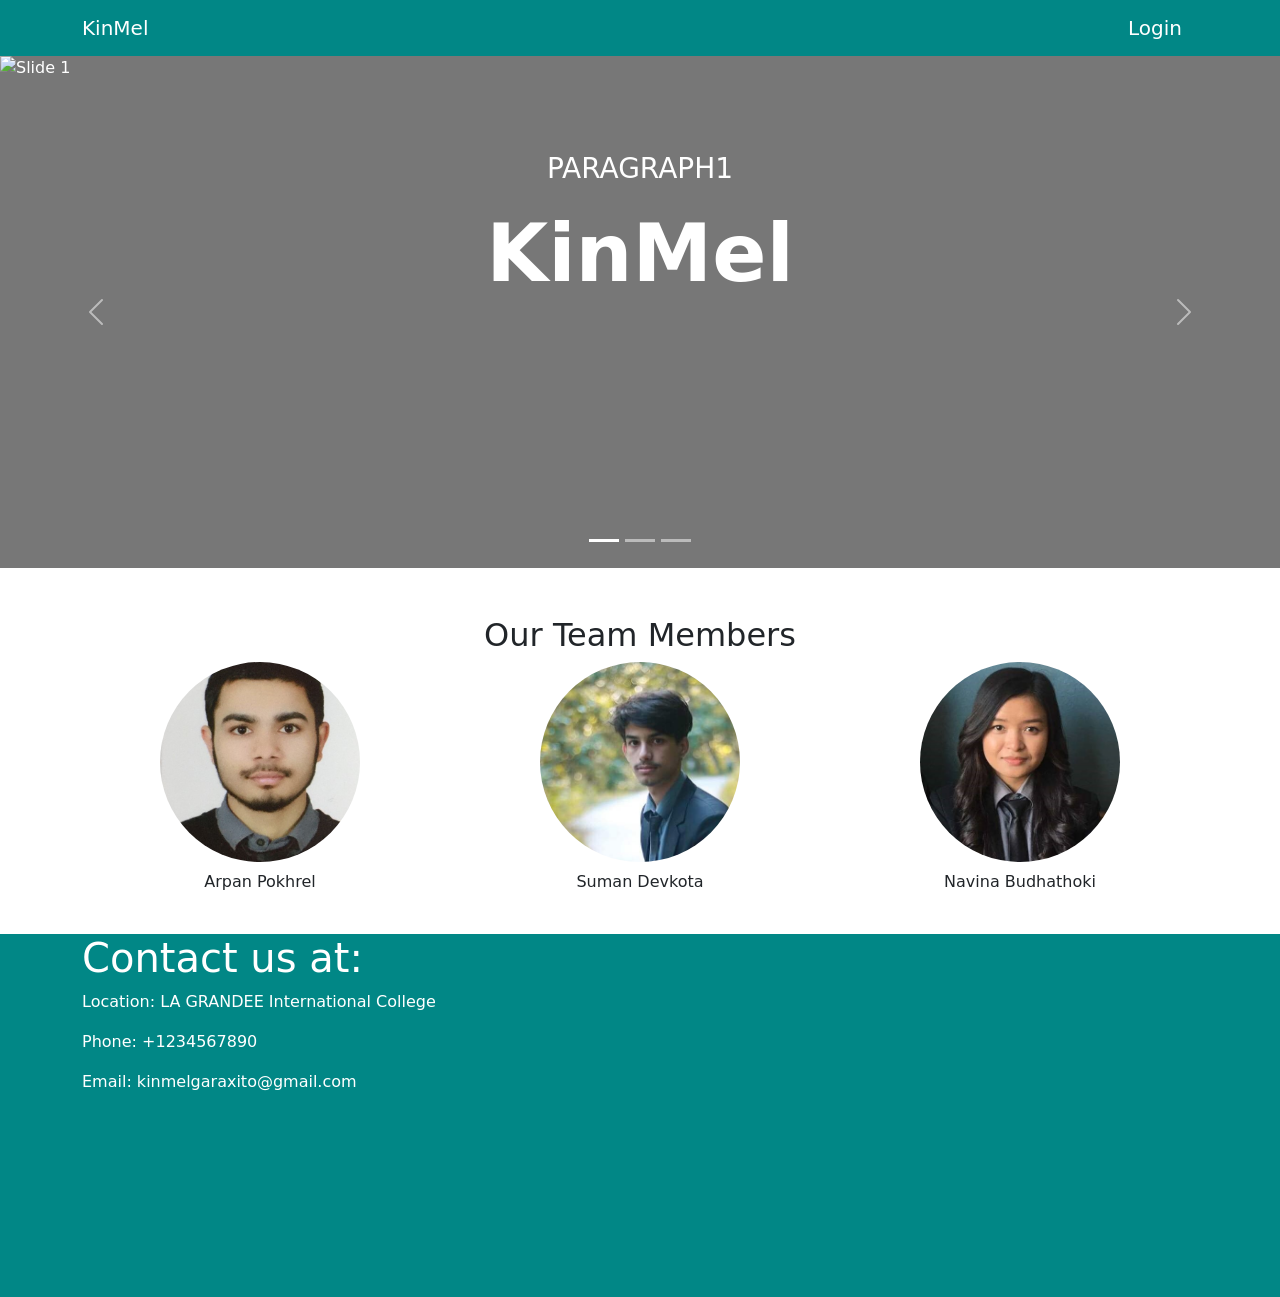
==== commit cc189123: "Add carousel in admin index page" ====
--- a/Admin.Frontend/index.html
+++ b/Admin.Frontend/index.html
@@ -1,19 +1,34 @@
 <!DOCTYPE html>
 <html lang="en">
+
 <head>
     <meta charset="UTF-8">
     <meta name="viewport" content="width=device-width, initial-scale=1.0">
     <title>Admin Website</title>
-    <link rel="stylesheet" href="https://stackpath.bootstrapcdn.com/bootstrap/4.5.2/css/bootstrap.min.css">
+    <link href="https://cdn.jsdelivr.net/npm/bootstrap@5.3.3/dist/css/bootstrap.min.css" rel="stylesheet"
+        integrity="sha384-QWTKZyjpPEjISv5WaRU9OFeRpok6YctnYmDr5pNlyT2bRjXh0JMhjY6hW+ALEwIH" crossorigin="anonymous">
     <link rel="stylesheet" href="styles.css">
+    <style>
+        .carousel-item {
+            height: 32rem;
+            background: #777;
+            color: white;
+        }
+
+        .carousel-inner {
+            padding-bottom: 0px;
+        }
+    </style>
 </head>
+
 <body>
-    
+
     <header class="header custom-header">
         <nav class="navbar navbar-expand-lg">
             <div class="container">
                 <a class="navbar-brand  navbar-light" href="#">KinMel</a>
-                <button class="navbar-toggler" type="button" data-toggle="collapse" data-target="#navbarNav" aria-controls="navbarNav" aria-expanded="false" aria-label="Toggle navigation">
+                <button class="navbar-toggler" type="button" data-toggle="collapse" data-target="#navbarNav"
+                    aria-controls="navbarNav" aria-expanded="false" aria-label="Toggle navigation">
                     <span class="navbar-toggler-icon"></span>
                 </button>
                 <div class="collapse navbar-collapse justify-content-end" id="navbarNav">
@@ -26,47 +41,89 @@
             </div>
         </nav>
     </header>
-    
-    
 
-    <div class="content">
-        <div class="container">
-            <h1>Welcome to Admin Dashboard</h1>
-            <img src="img/icons/KinMel.png" alt="KinMel" class="img-fluid mt-3" style="display: block; margin: 0 auto; max-height: 600px;">
+
+    <div id="hero-carousel" class="carousel slide" data-bs-ride="carousel">
+        <div class="carousel-indicators">
+            <button type="button" data-bs-target="#hero-carousel" data-bs-slide-to="0" class="active"
+                aria-current="true" aria-label="Slide 1"></button>
+            <button type="button" data-bs-target="#hero-carousel" data-bs-slide-to="1" aria-label="Slide 2"></button>
+            <button type="button" data-bs-target="#hero-carousel" data-bs-slide-to="2" aria-label="Slide 3"></button>
         </div>
-        
-        <style>
-            .team-member-img {
-                width: 200px;
-                height: 200px;
-                object-fit: cover;
-                border-radius: 50%;
-            }
-        </style>
-        
-        <div class="container mt-5 mx-auto">
-            <h2 class="text-center">Our Team Members</h2>
-            <div class="row justify-content-center">
-                <div class="col-md-4">
-                    <div class="d-flex flex-column justify-content-center align-items-center">
-                        <img src="img/photos/arpan.jpg" alt="Team Member 1" class="team-member-img">
-                        <p class="mt-2 text-center">Arpan Pokhrel</p>
-                    </div>
+
+        <div class="carousel-inner">
+            <div class="carousel-item active c-item">
+                <img src="https://images.unsplash.com/photo-1579033461380-adb47c3eb938?fit=crop&w=1964&q=100"
+                    class="d-block w-100 c-img" alt="Slide 1">
+                <div class="carousel-caption top-0 mt-4">
+                    <p class="mt-5 fs-3 text-uppercase">Paragraph1</p>
+                    <h1 class="display-1 fw-bolder text-capitalize">kinMel</h1>
                 </div>
-                <div class="col-md-4">
-                    <div class="d-flex flex-column justify-content-center align-items-center">
-                        <img src="img/photos/suman.jpeg" alt="Team Member 1" class="team-member-img">
-                        <p class="mt-2 text-center">Suman Devkota</p>
-                    </div>
+            </div>
+            <div class="carousel-item c-item">
+                <img src="https://images.unsplash.com/photo-1516466723877-e4ec1d736c8a?fit=crop&w=2134&q=100"
+                    class="d-block w-100 c-img" alt="Slide 2">
+                <div class="carousel-caption top-0 mt-4">
+                    <p class="text-uppercase fs-3 mt-5">Paragraph2</p>
+                    <p class="display-1 fw-bolder text-capitalize">3 available tours</p>
                 </div>
-                <div class="col-md-4">
-                    <div class="d-flex flex-column justify-content-center align-items-center">
-                        <img src="img/photos/navinaa.jpeg" alt="Team Member 1" class="team-member-img">
-                        <p class="mt-2 text-center">Navina Budhathoki</p>
-                    </div>
+            </div>
+            <div class="carousel-item c-item">
+                <img src="https://images.unsplash.com/photo-1612686635542-2244ed9f8ddc?fit=crop&w=2070&q=100"
+                    class="d-block w-100 c-img" alt="Slide 3">
+                <div class="carousel-caption top-0 mt-4">
+                    <p class="text-uppercase fs-3 mt-5">Destination activities</p>
+                    <p class="display-1 fw-bolder text-capitalize">Go glacier hiking</p>
                 </div>
             </div>
         </div>
+        <button class="carousel-control-prev" type="button" data-bs-target="#hero-carousel" data-bs-slide="prev">
+            <span class="carousel-control-prev-icon" aria-hidden="true"></span>
+            <span class="visually-hidden">Previous</span>
+        </button>
+        <button class="carousel-control-next" type="button" data-bs-target="#hero-carousel" data-bs-slide="next">
+            <span class="carousel-control-next-icon" aria-hidden="true"></span>
+            <span class="visually-hidden">Next</span>
+        </button>
+    </div>
+
+
+
+
+
+
+    <style>
+        .team-member-img {
+            width: 200px;
+            height: 200px;
+            object-fit: cover;
+            border-radius: 50%;
+        }
+    </style>
+
+    <div class="container mt-5 mx-auto">
+        <h2 class="text-center">Our Team Members</h2>
+        <div class="row justify-content-center">
+            <div class="col-md-4">
+                <div class="d-flex flex-column justify-content-center align-items-center">
+                    <img src="img/photos/arpan.jpg" alt="Team Member 1" class="team-member-img">
+                    <p class="mt-2 text-center">Arpan Pokhrel</p>
+                </div>
+            </div>
+            <div class="col-md-4">
+                <div class="d-flex flex-column justify-content-center align-items-center">
+                    <img src="img/photos/suman.jpeg" alt="Team Member 1" class="team-member-img">
+                    <p class="mt-2 text-center">Suman Devkota</p>
+                </div>
+            </div>
+            <div class="col-md-4">
+                <div class="d-flex flex-column justify-content-center align-items-center">
+                    <img src="img/photos/navinaa.jpeg" alt="Team Member 1" class="team-member-img">
+                    <p class="mt-2 text-center">Navina Budhathoki</p>
+                </div>
+            </div>
+        </div>
+    </div>
     </div>
     &nbsp;
     &nbsp;
@@ -81,22 +138,26 @@
                     <p>Email: kinmelgaraxito@gmail.com</p>
                 </div>
                 <div class="col-md-6">
-                    <iframe src="https://www.google.com/maps/embed?pb=!1m18!1m12!1m3!1d3516.023058900712!2d83.97371577518801!3d28.206612003295195!2m3!1f0!2f0!3f0!3m2!1i1024!2i768!4f13.1!3m3!1m2!1s0x399595aa38889db1%3A0xf35a851e0c6a4f34!2sLA%20GRANDEE%20International%20College!5e0!3m2!1sen!2snp!4v1716457419381!5m2!1sen!2snp" width="100%" height="300" style="border:0;" allowfullscreen="" loading="lazy" referrerpolicy="no-referrer-when-downgrade"></iframe>
-                </div>                
+                    <iframe
+                        src="https://www.google.com/maps/embed?pb=!1m18!1m12!1m3!1d3516.023058900712!2d83.97371577518801!3d28.206612003295195!2m3!1f0!2f0!3f0!3m2!1i1024!2i768!4f13.1!3m3!1m2!1s0x399595aa38889db1%3A0xf35a851e0c6a4f34!2sLA%20GRANDEE%20International%20College!5e0!3m2!1sen!2snp!4v1716457419381!5m2!1sen!2snp"
+                        width="100%" height="300" style="border:0;" allowfullscreen="" loading="lazy"
+                        referrerpolicy="no-referrer-when-downgrade"></iframe>
+                </div>
             </div>
         </div>
-    
-        
-        
-        
-        
-        
+
+
+
+
     </footer>
-    
+
 
     <!-- JavaScript -->
     <script src="https://code.jquery.com/jquery-3.5.1.slim.min.js"></script>
-    <script src="https://cdn.jsdelivr.net/npm/@popperjs/core@2.5.4/dist/umd/popper.min.js"></script>
-    <script src="https://stackpath.bootstrapcdn.com/bootstrap/4.5.2/js/bootstrap.min.js"></script>
+    <script src="https://cdn.jsdelivr.net/npm/bootstrap@5.3.3/dist/js/bootstrap.bundle.min.js"
+        integrity="sha384-YvpcrYf0tY3lHB60NNkmXc5s9fDVZLESaAA55NDzOxhy9GkcIdslK1eN7N6jIeHz"
+        crossorigin="anonymous"></script>
+
 </body>
-</html>
+
+</html>
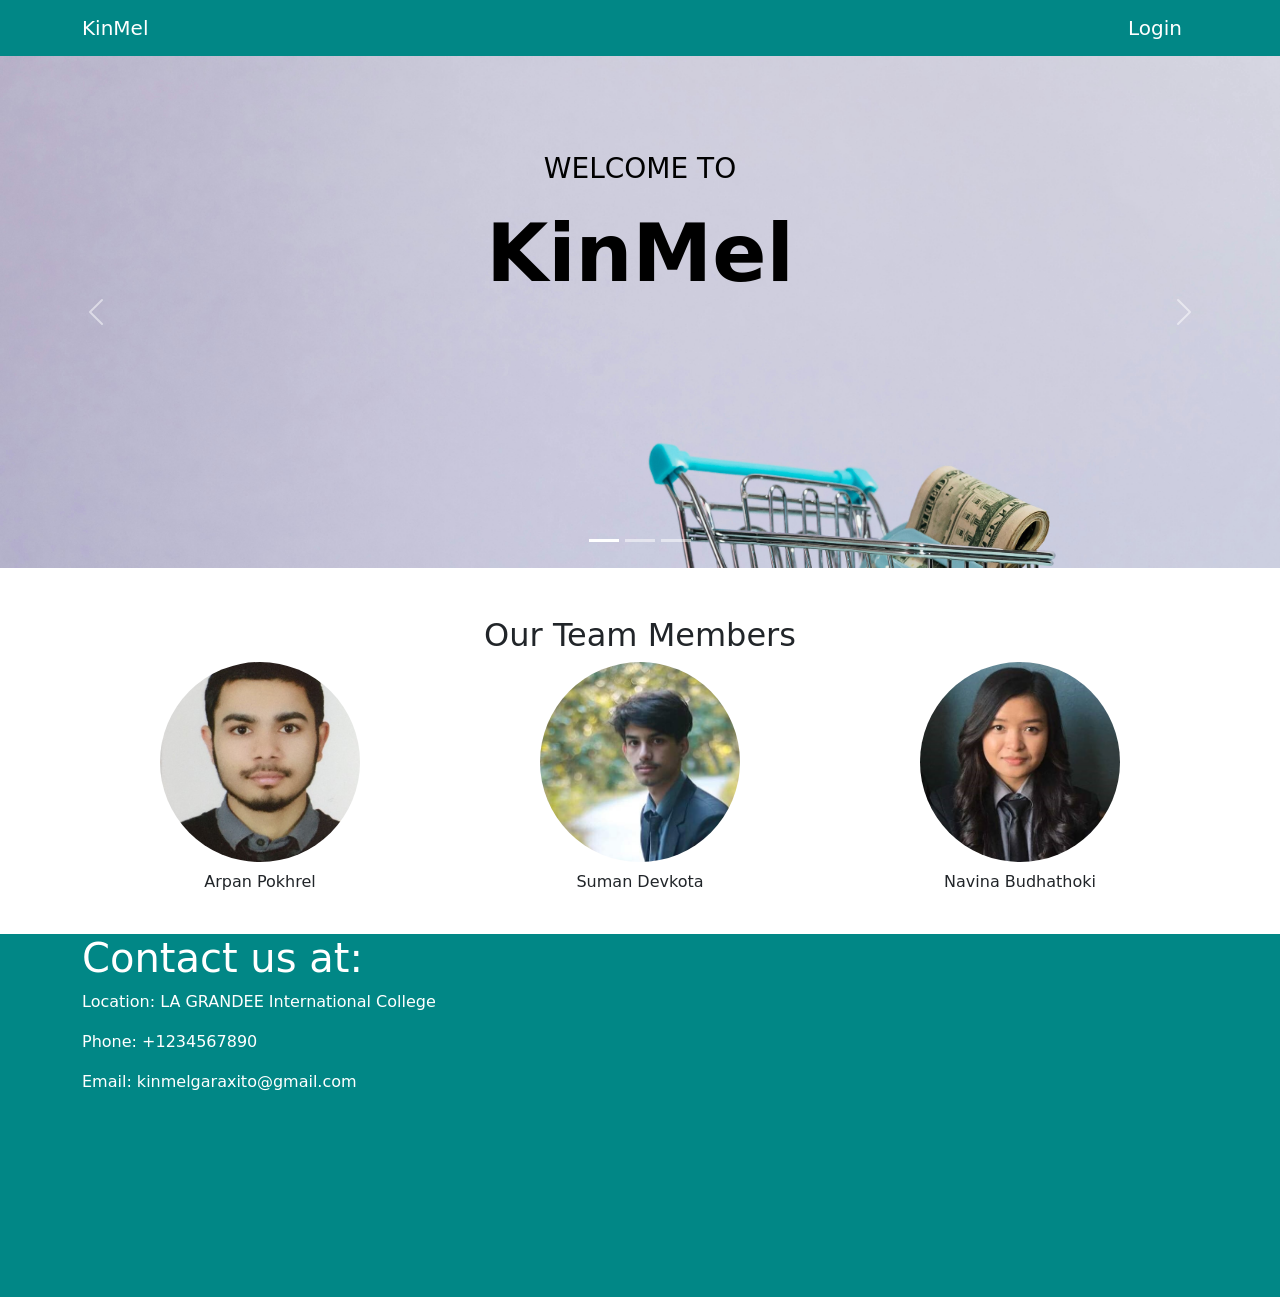
==== commit 8c2f4fa6: "changes in admin slider page" ====
--- a/Admin.Frontend/index.html
+++ b/Admin.Frontend/index.html
@@ -53,27 +53,31 @@
 
         <div class="carousel-inner">
             <div class="carousel-item active c-item">
-                <img src="https://images.unsplash.com/photo-1579033461380-adb47c3eb938?fit=crop&w=1964&q=100"
+                <img src="img/photos/image1.jpg"
                     class="d-block w-100 c-img" alt="Slide 1">
                 <div class="carousel-caption top-0 mt-4">
-                    <p class="mt-5 fs-3 text-uppercase">Paragraph1</p>
-                    <h1 class="display-1 fw-bolder text-capitalize">kinMel</h1>
+                    <p class="mt-5 fs-3 text-uppercase" style="color: black;">Welcome To</p>
+                    <h1 class="display-1 fw-bolder text-capitalize" style="color: black;">KinMel</h1>
                 </div>
             </div>
             <div class="carousel-item c-item">
-                <img src="https://images.unsplash.com/photo-1516466723877-e4ec1d736c8a?fit=crop&w=2134&q=100"
+                <img src="img/photos/image2.jpg"
                     class="d-block w-100 c-img" alt="Slide 2">
                 <div class="carousel-caption top-0 mt-4">
-                    <p class="text-uppercase fs-3 mt-5">Paragraph2</p>
-                    <p class="display-1 fw-bolder text-capitalize">3 available tours</p>
+                    <p class="text-uppercase fs-3 mt-5">Your Destination For</p>
+                    <p class="display-1 fw-bolder text-capitalize">
+                        <span style="color:black;">Online</span>
+                        <span style="color:white;">Shopping</span>
+                    </p>
+                    
                 </div>
             </div>
             <div class="carousel-item c-item">
-                <img src="https://images.unsplash.com/photo-1612686635542-2244ed9f8ddc?fit=crop&w=2070&q=100"
+                <img src="img/photos/image3.jpg"
                     class="d-block w-100 c-img" alt="Slide 3">
                 <div class="carousel-caption top-0 mt-4">
-                    <p class="text-uppercase fs-3 mt-5">Destination activities</p>
-                    <p class="display-1 fw-bolder text-capitalize">Go glacier hiking</p>
+                    <p class="text-uppercase fs-3 mt-5">Product Will Be</p>
+                    <p class="display-1 fw-bolder text-capitalize">At Your Place</p>
                 </div>
             </div>
         </div>
@@ -86,11 +90,6 @@
             <span class="visually-hidden">Next</span>
         </button>
     </div>
-
-
-
-
-
 
     <style>
         .team-member-img {
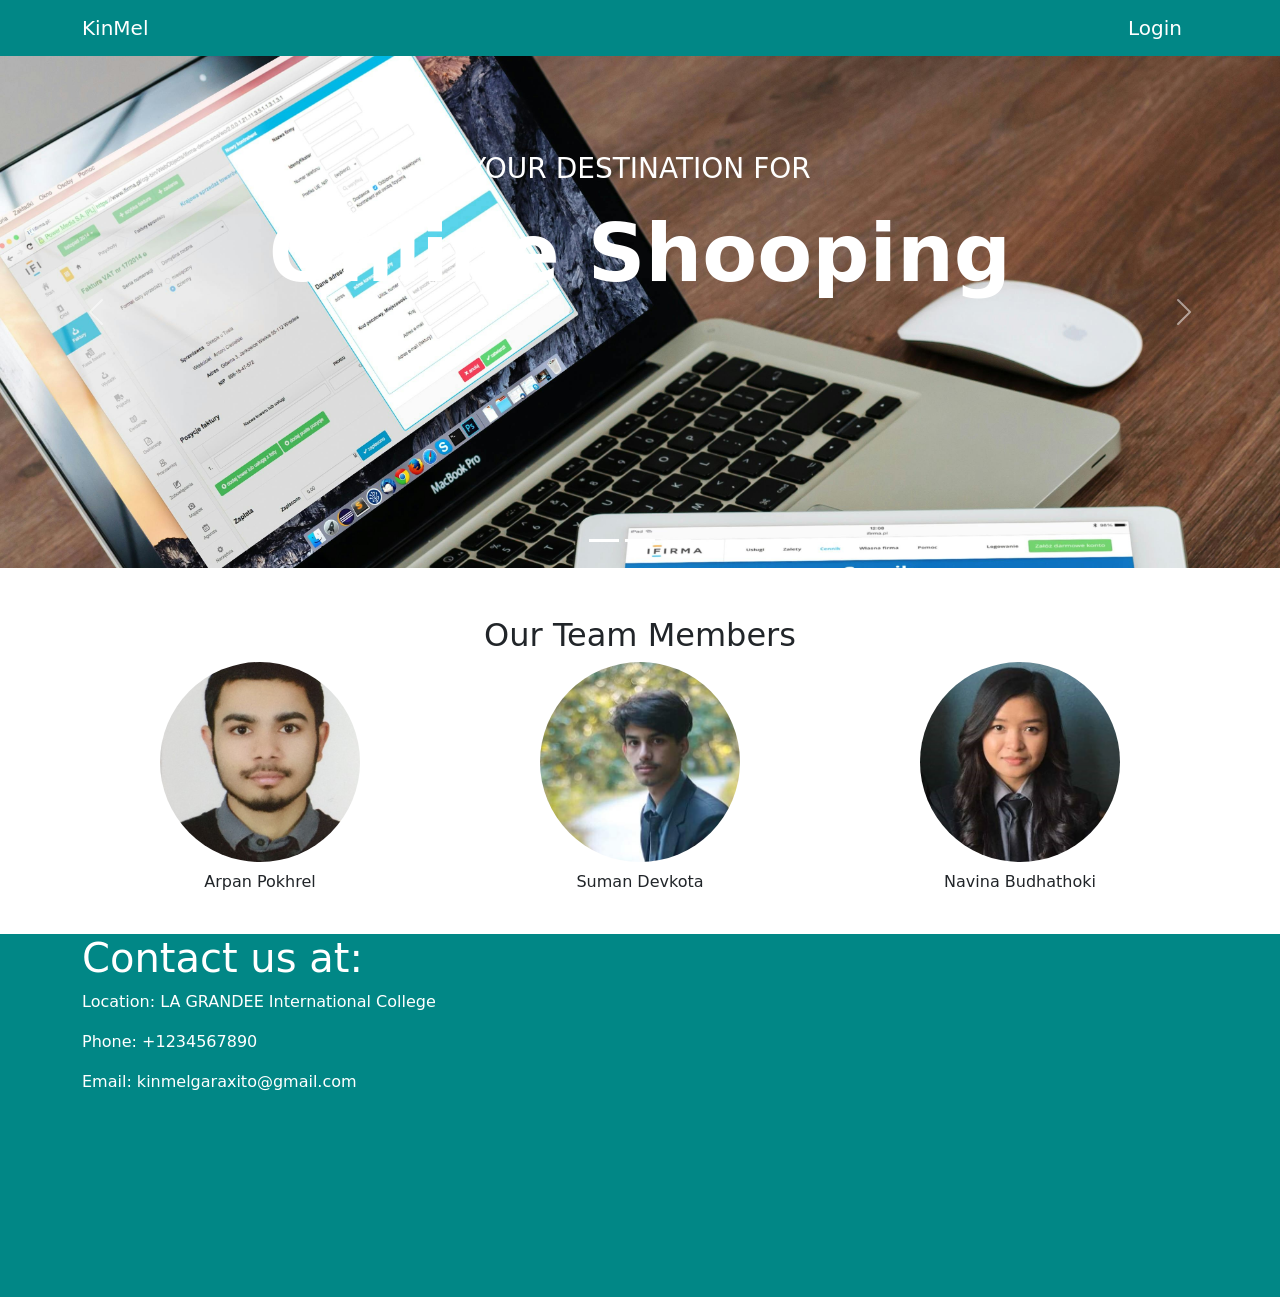
==== commit 2091bef1: "profile" ====
--- a/Admin.Frontend/index.html
+++ b/Admin.Frontend/index.html
@@ -5,8 +5,8 @@
     <meta charset="UTF-8">
     <meta name="viewport" content="width=device-width, initial-scale=1.0">
     <title>Admin Website</title>
-    <link href="https://cdn.jsdelivr.net/npm/bootstrap@5.3.3/dist/css/bootstrap.min.css" rel="stylesheet"
-        integrity="sha384-QWTKZyjpPEjISv5WaRU9OFeRpok6YctnYmDr5pNlyT2bRjXh0JMhjY6hW+ALEwIH" crossorigin="anonymous">
+    <link href="https://cdn.jsdelivr.net/npm/bootstrap@5.2.1/dist/css/bootstrap.min.css" rel="stylesheet" integrity="sha384-iYQeCzEYFbKjA/T2uDLTpkwGzCiq6soy8tYaI1GyVh/UjpbCx/TYkiZhlZB6+fzT" crossorigin="anonymous">
+    <script defer src="https://cdn.jsdelivr.net/npm/bootstrap@5.2.1/dist/js/bootstrap.bundle.min.js" integrity="sha384-u1OknCvxWvY5kfmNBILK2hRnQC3Pr17a+RTT6rIHI7NnikvbZlHgTPOOmMi466C8" crossorigin="anonymous"></script>
     <link rel="stylesheet" href="styles.css">
     <style>
         .carousel-item {
@@ -42,54 +42,49 @@
         </nav>
     </header>
 
-
-    <div id="hero-carousel" class="carousel slide" data-bs-ride="carousel">
+    <div id="hero-carousel" class="carousel slide" data-bs-ride="carousel" data-bs-interval="2200">
         <div class="carousel-indicators">
-            <button type="button" data-bs-target="#hero-carousel" data-bs-slide-to="0" class="active"
-                aria-current="true" aria-label="Slide 1"></button>
-            <button type="button" data-bs-target="#hero-carousel" data-bs-slide-to="1" aria-label="Slide 2"></button>
-            <button type="button" data-bs-target="#hero-carousel" data-bs-slide-to="2" aria-label="Slide 3"></button>
+          <button type="button" data-bs-target="#hero-carousel" data-bs-slide-to="0" class="active" aria-current="true" aria-label="Slide 1"></button>
+          <button type="button" data-bs-target="#hero-carousel" data-bs-slide-to="1" aria-label="Slide 2"></button>
+          <button type="button" data-bs-target="#hero-carousel" data-bs-slide-to="2" aria-label="Slide 3"></button>
         </div>
-
+    
         <div class="carousel-inner">
-            <div class="carousel-item active c-item">
-                <img src="img/photos/image1.jpg"
-                    class="d-block w-100 c-img" alt="Slide 1">
-                <div class="carousel-caption top-0 mt-4">
-                    <p class="mt-5 fs-3 text-uppercase" style="color: black;">Welcome To</p>
-                    <h1 class="display-1 fw-bolder text-capitalize" style="color: black;">KinMel</h1>
-                </div>
+          <div class="carousel-item active c-item">
+            <img src="img/photos/image1.jpg" class="d-block w-100 c-img" alt="Slide 1">
+            <div class="carousel-caption top-0 mt-4">
+              <p class="mt-5 fs-3 text-uppercase">Welcome To</p>
+              <h1 class="display-1 fw-bolder text-capitalize">KinMel</h1>
             </div>
-            <div class="carousel-item c-item">
-                <img src="img/photos/image2.jpg"
-                    class="d-block w-100 c-img" alt="Slide 2">
-                <div class="carousel-caption top-0 mt-4">
-                    <p class="text-uppercase fs-3 mt-5">Your Destination For</p>
-                    <p class="display-1 fw-bolder text-capitalize">
-                        <span style="color:black;">Online</span>
-                        <span style="color:white;">Shopping</span>
-                    </p>
-                    
-                </div>
+          </div>
+          <div class="carousel-item c-item">
+            <img src="img/photos/image2.jpg" class="d-block w-100 c-img" alt="Slide 2">
+            <div class="carousel-caption top-0 mt-4">
+              <p class="text-uppercase fs-3 mt-5">Your Destination For</p>
+              <p class="display-1 fw-bolder text-capitalize">Online Shooping</p>
             </div>
-            <div class="carousel-item c-item">
-                <img src="img/photos/image3.jpg"
-                    class="d-block w-100 c-img" alt="Slide 3">
-                <div class="carousel-caption top-0 mt-4">
-                    <p class="text-uppercase fs-3 mt-5">Product Will Be</p>
-                    <p class="display-1 fw-bolder text-capitalize">At Your Place</p>
-                </div>
+          </div>
+          <div class="carousel-item c-item">
+            <img src="img/photos/image3.jpg" class="d-block w-100 c-img" alt="Slide 3">
+            <div class="carousel-caption top-0 mt-4">
+              <p class="text-uppercase fs-3 mt-5">Product Will be</p>
+              <p class="display-1 fw-bolder text-capitalize">At Your Place</p>
             </div>
+          </div>
         </div>
         <button class="carousel-control-prev" type="button" data-bs-target="#hero-carousel" data-bs-slide="prev">
-            <span class="carousel-control-prev-icon" aria-hidden="true"></span>
-            <span class="visually-hidden">Previous</span>
+          <span class="carousel-control-prev-icon" aria-hidden="true"></span>
+          <span class="visually-hidden">Previous</span>
         </button>
         <button class="carousel-control-next" type="button" data-bs-target="#hero-carousel" data-bs-slide="next">
-            <span class="carousel-control-next-icon" aria-hidden="true"></span>
-            <span class="visually-hidden">Next</span>
+          <span class="carousel-control-next-icon" aria-hidden="true"></span>
+          <span class="visually-hidden">Next</span>
         </button>
-    </div>
+      </div>
+
+
+
+
 
     <style>
         .team-member-img {
@@ -153,9 +148,9 @@
 
     <!-- JavaScript -->
     <script src="https://code.jquery.com/jquery-3.5.1.slim.min.js"></script>
-    <script src="https://cdn.jsdelivr.net/npm/bootstrap@5.3.3/dist/js/bootstrap.bundle.min.js"
+    <!-- <script src="https://cdn.jsdelivr.net/npm/bootstrap@5.3.3/dist/js/bootstrap.bundle.min.js"
         integrity="sha384-YvpcrYf0tY3lHB60NNkmXc5s9fDVZLESaAA55NDzOxhy9GkcIdslK1eN7N6jIeHz"
-        crossorigin="anonymous"></script>
+        crossorigin="anonymous"></script> -->
 
 </body>
 
